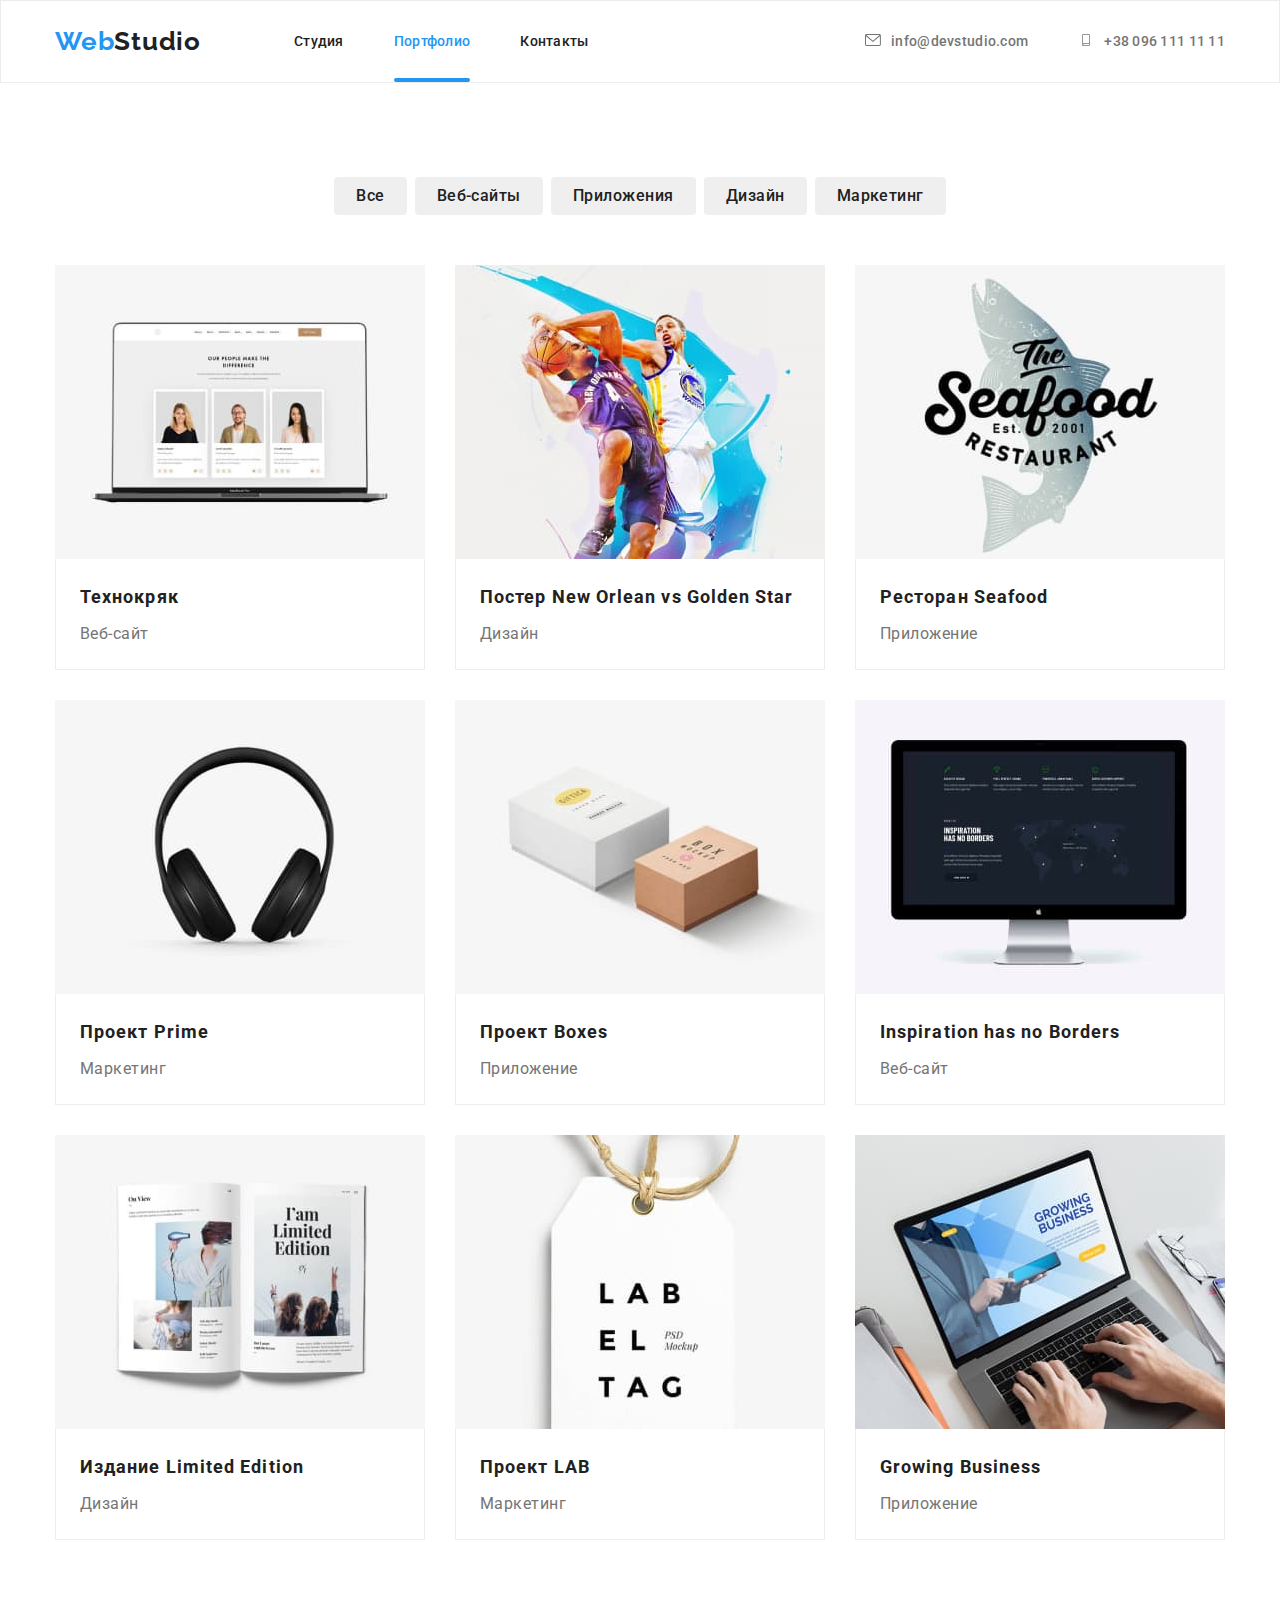
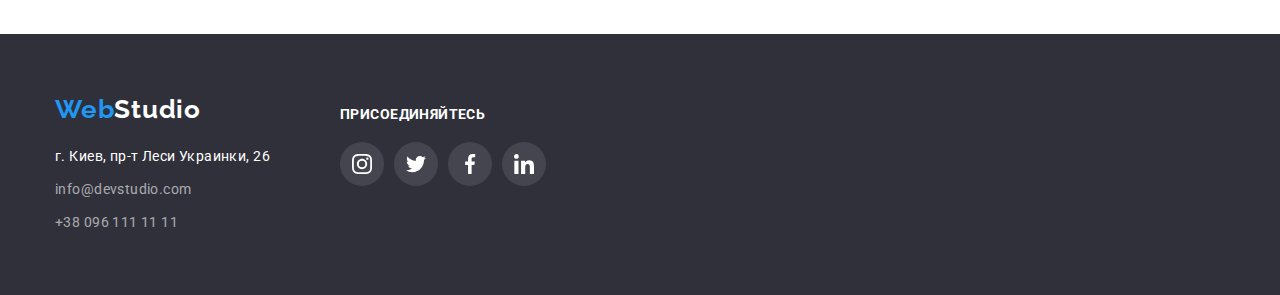
==== portfolio.html @ 0914952c "Робимо розмітку модалки" ====
<!DOCTYPE html>
<html lang="ru">
    <head>
        <meta charset="UTF-8">
        <meta name="viewport" content="width=device-width, initial-scale=1.0">
        <title>WebStudio</title>
        <link rel="stylesheet" href="https://cdnjs.cloudflare.com/ajax/libs/modern-normalize/1.0.0/modern-normalize.min.css">
        <link rel="stylesheet" href="./CSS/styles.css">
        <link rel="preconnect" href="https://fonts.gstatic.com">
        <link href="https://fonts.googleapis.com/css2?family=Raleway:wght@700&family=Roboto:wght@400;500;700;900&display=swap" 
        rel="stylesheet">
    </head>

    <body>
        <!--Шапка сайту-->
        <header class="header">
            <div class="container">
                <nav class="sait-nav">
                    <a class="logo" href="/">Web<span class="logo-color-header">Studio</span></a>
                    <ul class="sait-nav-list">
                        <li class="sait-nav-item"><a class="sait-nav-link" href="./index.html">Студия</a></li>
                        <li class="sait-nav-item"><a class="sait-nav-link sait-nav-link-current" href="">Портфолио</a></li>
                        <li class="sait-nav-item"><a class="sait-nav-link" href="">Контакты</a></li>
                    </ul>
                </nav>
                <address class="adress-header">
                    <ul class="adress-header-list">
                        <li class="adress-header-item">
                            <a class="adress-header-link" href="mailto:info@devstudio.com">
                                <svg class="adres-icon">
                                    <use href="./images/Іконки/symbol-defs.svg#icon-envelope"></use>
                                </svg>info@devstudio.com
                            </a>
                        </li>
                        <li class="adress-header-item">
                            <a class="adress-header-link" href="tel:+380961111111">
                                <svg class="adres-icon">
                                    <use href="./images/Іконки/symbol-defs.svg#icon-smartphone"></use>
                                </svg>+38 096 111 11 11
                            </a>
                        </li>
                    </ul>
                </address>
            </div>
        </header>
        
        <main>
            <!--Кнопки-->
            <h1 class="visually-hidden">Портфолио</h1>
            <ul class="buttons-list container">
                <li class="buttons-list-item"><button class="buttons-item" type="button">Все</button></li>
                <li class="buttons-list-item"><button class="buttons-item" type="button">Веб-сайты</button></li>
                <li class="buttons-list-item"><button class="buttons-item" type="button">Приложения</button></li>
                <li class="buttons-list-item"><button class="buttons-item" type="button">Дизайн</button></li>
                <li class="buttons-list-item"><button class="buttons-item" type="button">Маркетинг</button></li>
            </ul>
            <!--Карточки-->
            <div class="container">
                <ul class="card-list">

                    <li class="card-item">
                        <a class="card-link" href="">
                            <div class="card-thumb">
                                <img class="card-img"
                                src="./images/Портфоліо/Технокряк.jpg" 
                                alt="Ноутбук"
                                width="370" height="294" >
                                <div class="card-box-item">
                                    <p class="card-box-text">Технокряк это современная площадка распространения коронавируса. Компании используют эту платформу для цифрового шпионажа и атак на защищённые сервера конкурентов.
                                </div>
                            </div>
                            
                            <div class="card-content">
                                <h2 class="card-titel">Технокряк</h2>
                                <p class="card-text">Веб-сайт</p>
                            </div>
                        </a>  
                    </li>

                    <li class="card-item">
                        <a class="card-link" href="">
                            <div class="card-thumb">
                                <img class="card-img"
                                src="./images/Портфоліо/Постер-New-Orlean-vs-Golden-Star.jpg" 
                                alt="Двое мущин играют в баскетбол"
                                width="370">
                                <div class="card-box-item">
                                    <p class="card-box-text">Технокряк это современная площадка распространения коронавируса. Компании используют эту платформу для цифрового шпионажа и атак на защищённые сервера конкурентов.
                                </div>
                            </div>

                            <div class="card-content">
                                <h2 class="card-titel">Постер New Orlean vs Golden Star</h2>
                                <p class="card-text">Дизайн</p>
                            </div>
                        </a>
                    </li>

                    <li class="card-item">
                        <a class="card-link" href="">
                            <div class="card-thumb">
                                <img class="card-img"
                                src="./images/Портфоліо/Ресторан-Seafood.jpg" 
                                alt="Логотип ресторана"
                                width="370">
                                <div class="card-box-item">
                                    <p class="card-box-text">Технокряк это современная площадка распространения коронавируса. Компании используют эту платформу для цифрового шпионажа и атак на защищённые сервера конкурентов.
                                </div>
                            </div>

                            <div class="card-content">
                                <h2 class="card-titel">Ресторан Seafood</h2>
                                <p class="card-text">Приложение</p>
                            </div>
                        </a>
                    </li>

                    <li class="card-item">
                        <a class="card-link" href="">
                            <div class="card-thumb">
                                <img class="card-img"
                                src="./images/Портфоліо/Проект-Prime.jpg" 
                                alt="Наушники"
                                width="370">
                                <div class="card-box-item">
                                    <p class="card-box-text">Технокряк это современная площадка распространения коронавируса. Компании используют эту платформу для цифрового шпионажа и атак на защищённые сервера конкурентов.
                                </div>
                            </div>

                            <div class="card-content">
                                <h2 class="card-titel">Проект Prime</h2>
                                <p class="card-text">Маркетинг</p>
                            </div>
                        </a>
                    </li>

                    <li class="card-item">
                        <a class="card-link" href="">
                            <div class="card-thumb">
                                <img class="card-img"
                                src="./images/Портфоліо/Проект-Boxes.jpg" 
                                alt="Две коробки"
                                width="370">
                                <div class="card-box-item">
                                    <p class="card-box-text">Технокряк это современная площадка распространения коронавируса. Компании используют эту платформу для цифрового шпионажа и атак на защищённые сервера конкурентов.
                                </div>
                            </div>

                            <div class="card-content">
                                <h2 class="card-titel">Проект Boxes</h2>
                                <p class="card-text">Приложение</p>
                            </div>
                        </a>
                    </li>

                    <li class="card-item">
                        <a class="card-link" href="">
                            <div class="card-thumb">
                                <img class="card-img"
                                src="./images/Портфоліо/Inspiration-has-no-Borders.jpg" 
                                alt="Монитор компьютера"
                                width="370">
                                <div class="card-box-item">
                                    <p class="card-box-text">Технокряк это современная площадка распространения коронавируса. Компании используют эту платформу для цифрового шпионажа и атак на защищённые сервера конкурентов.
                                </div>
                            </div>

                            <div class="card-content">
                                <h2 class="card-titel">Inspiration has no Borders</h2>
                                <p class="card-text">Веб-сайт</p>
                            </div>
                        </a>
                    </li>

                    <li class="card-item">
                        <a class="card-link" href="">
                            <div class="card-thumb">
                                <img class="card-img"
                                src="./images/Портфоліо/Издание-Limited-Edition.jpg" 
                                alt="Розвернутый журнал"
                                width="370">
                                <div class="card-box-item">
                                    <p class="card-box-text">Технокряк это современная площадка распространения коронавируса. Компании используют эту платформу для цифрового шпионажа и атак на защищённые сервера конкурентов.
                                </div>
                            </div>

                            <div class="card-content">
                                <h2 class="card-titel">Издание Limited Edition</h2>
                                <p class="card-text">Дизайн</p>
                            </div>
                        </a>
                    </li>

                    <li class="card-item">
                        <a class="card-link" href="">
                            <div class="card-thumb">
                                <img class="card-img"
                                src="./images/Портфоліо/Проект-LAB.jpg" 
                                alt="Ярлык"
                                width="370">
                                <div class="card-box-item">
                                    <p class="card-box-text">Технокряк это современная площадка распространения коронавируса. Компании используют эту платформу для цифрового шпионажа и атак на защищённые сервера конкурентов.
                                </div>
                            </div>

                            <div class="card-content">
                                <h2 class="card-titel">Проект LAB</h2>
                                <p class="card-text">Маркетинг</p>
                            </div>
                        </a>
                    </li>

                    <li class="card-item">
                        <a class="card-link" href="">
                            <div class="card-thumb">
                                <img class="card-img"
                                src="./images/Портфоліо/Growing-Business.jpg" 
                                alt="Человек работает за ноутбуком"
                                width="370">
                                <div class="card-box-item">
                                    <p class="card-box-text">Технокряк это современная площадка распространения коронавируса. Компании используют эту платформу для цифрового шпионажа и атак на защищённые сервера конкурентов.
                                </div>
                            </div>

                            <div class="card-content">
                                <h2 class="card-titel">Growing Business</h2>
                                <p class="card-text">Приложение</p>
                            </div>
                        </a>
                    </li>

                </ul>
            </div>        
        </main>

        <!--Підвал-->
        <footer class="footer">
            <div class="container">
                <div>
                    <a class="logo" href="/">Web<span class="logo-footer">Studio</span></a>
                
                    <address class="adress">
                        <a class="adress-street-link" href="https://goo.gl/maps/WcR2exYb3qqgg9U3A">г. Киев, пр-т Леси Украинки, 26</a>     
                        <ul>
                            <li class="adress-street-item"><a class="adress-footer-link" href="mailto:info@devstudio.com">info@devstudio.com</a></li>
                            <li class="adress-street-item"><a class="adress-footer-link" href="tel:+380961111111">+38 096 111 11 11</a></li>
                        </ul>
                    </address>
                </div>
                <div class="footer-social-networks">
                    <h2 class="foter-title">присоединяйтесь</h2>
                    <ul class="social-networks">
                        <li class="social-networks-list">
                            <a class="footer-social-link" href="">
                                <div class="foter-social-networks-item">
                                    <svg class="foter-social-networks-icon">
                                        <use href="./images/Іконки/symbol-defs.svg#icon-instagram"></use>
                                    </svg>
                                </div>
                            </a>
                        </li>
                        <li class="social-networks-list">
                            <a class="footer-social-link" href="">
                                <div class="foter-social-networks-item">
                                    <svg class="foter-social-networks-icon">
                                        <use href="./images/Іконки/symbol-defs.svg#icon-twitter"></use>
                                    </svg>
                                </div>
                            </a>
                        </li>
                        <li class="social-networks-list">
                            <a class="footer-social-link" href="">
                                <div class="foter-social-networks-item">
                                    <svg class="foter-social-networks-icon">
                                        <use href="./images/Іконки/symbol-defs.svg#icon-facebook"></use>
                                    </svg>
                                </div>
                            </a>
                        </li>
                        <li class="social-networks-list">
                            <a class="footer-social-link" href="">
                                <div class="foter-social-networks-item">
                                    <svg class="foter-social-networks-icon">
                                        <use href="./images/Іконки/symbol-defs.svg#icon-linkedin"></use>
                                    </svg>
                                </div>
                            </a>
                        </li>
                        
                    </ul>
                </div>
            </div>  
        
        </footer>
    </body>
</html>
---- CSS/styles.css ----
:root
{
    --primary-text-color: #212121;/* колір основного тексту */
    --accent-color:  #2196F3;/* колір ховеру */
    --accent-text-color: #757575;/* колір допоміжного тексту */
    --background-color: #F5F4FA;/* колір допоміжного фону */
    --white-color: #ffffff;/* білий */
    --background-primery: #2F303A;
    --social-networks: #afb1b8;
    --delay: 250ms;
    --function: cubic-bezier(0.4, 0, 0.2, 1);
}

body
{
    font-family: 'Roboto', sans-serif;
    background: #ffffff;
}

a
{
    text-decoration: none;
}

ul
{
    list-style: none;
}

.title
{
font-weight: 700;
font-size: 36px;
line-height: 1.167;
text-align: center;
letter-spacing: 0.03em;
color: var(--primary-text-color);
}

h1,
h2,
h3,
h4,
h5,
h6,
p
{
  margin: 0;
}

ul,
ol
{
  margin: 0;
  padding: 0;
}


img {
  display: block;
}

.container 
{
    max-width: 1200px;
    padding: 0 15px;
    margin: 0 auto;
}

.visually-hidden
 {
    position: absolute;
    width: 1px;
    height: 1px;
    margin: -1px;
    border: 0;
    padding: 0;
    
    white-space: nowrap;
    clip-path: inset(100%);
    clip: rect(0 0 0 0);
    overflow: hidden;
  }
/* ==================HEDER================== */
.logo
{
    font-family: 'Raleway', sans-serif;
    font-weight: bold;
    font-size: 26px;
    line-height: 1.192;
    letter-spacing: 0.03em;
    color: var(--accent-color);
}

.logo-color-header
{
    color: var(--primary-text-color);
}

.header
{
    font-weight: 500;
    font-size: 14px;
    line-height: 1.143;
    letter-spacing: 0.02em;
    border: 1px solid #ECECEC;
}

.sait-nav-link
{  
    position: relative;
    color: var(--primary-text-color);

    transition-property: background-color;
    transition: var(--delay) var(--function);
}

.sait-nav-link:hover,
.sait-nav-link:focus,
.sait-nav-link-current
{
    color: var(--accent-color);
}

.sait-nav-link-current::before
{
    content: '';
    position: absolute;
    width: 100%;
    height: 4px;
    left: 0;
    bottom: -33px;
    background: var(--accent-color);
    border-radius: 2px;
}
.adress-header-link
{
    font-style: normal;
    color: var(--accent-text-color);

    transition-property: background-color;
    transition: var(--delay) var(--function);
}

.adress-header-link:hover,
.adress-header-link:focus
{
    color: var(--accent-color);
}

.header
{
    padding-top: 25px;
    padding-bottom: 25px;
}
.header .container
{
    display: flex;
    align-items: center;
}

.header .logo
{
    margin-right: 93px;
}

.sait-nav
{
    display: flex;
    align-items: center;
}

.sait-nav-list
{
    display: flex;
}

.sait-nav-item:not(:last-child)
{
    margin-right: 50px;
}

.adress-header
{
    margin-left: auto;
}

.adress-header-list
{
    display: flex;
}

.adress-header-item:not(:last-child)
{
    margin-right: 50px;
}

.adres-icon
{
    width: 16px;
    height: 12px;
    margin-right: 10px;
    fill: currentColor
}

/* ================END HEDER================ */
/* ==================HERO================== */

.hero-section
{
    background-color: var(--background-primery);
    display: flex;
    justify-content: center;
    align-items: center;
    margin-bottom: 95px;
    max-width: 1600px;
    height: 600px;
    background-image: linear-gradient(
        to right,
        rgba(47, 48, 58, 0.4),
        rgba(47, 48, 58, 0.4)
    ),
    url('../images/Герой/Img.jpg');
    background-size: cover;
    background-position: center;
    margin: 0 auto;
}

.hero
{
    display: flex;
    flex-direction: column;
    justify-content: center;
    align-items: center;
    width: 696px;
    height: 120px;
    padding-top: 200px;
    padding-bottom: 200px;
}

.hero-title
{
    font-weight: 900;
    font-size: 44px;
    line-height: 1.364;
    letter-spacing: 0.06em; 
    text-transform: uppercase;
    color: var(--white-color);
    text-align: center;
    margin-bottom: 30px;
}

.hero-button
{
    font-weight: 700;
    font-size: 16px;
    line-height: 1.875;
    text-align: center;
    letter-spacing: 0.06em;
    color: var(--white-color);
    background: var(--accent-color);
    min-width: 200px;
    min-height: 50px;
    border-radius: 4px;
}
/* ================END HERO================ */
/* =============SPECIALIZATION============= */

.specionalization
{
    margin-top: 94px;
}

.specionalization-item-title
{
    font-weight: 700;
    font-size: 14px;
    line-height: 1.143;
    letter-spacing: 0.03em;
    text-transform: uppercase;
    color: var(--primary-text-color);
    margin-bottom: 10px;
}
.specionalization-conteiner
{
    display: flex;
    flex-wrap: wrap;
    flex-direction: column;    
}
    
.specionalization-item-text
{
    width: 270px;
    min-height: 75px;
    font-weight: 400;
    font-size: 14px;
    line-height: 1.714;
    letter-spacing: 0.03em;
    color: var(--accent-text-color);
}

.specionalization-list
{
    display: flex;
    margin-bottom: 95px;
}

.specionalization-item:not(:last-child)
{
    margin-right: 30px;
}

.specionalization-list-img
{
    display: flex;
    margin-top: 50px;
    margin-bottom: 94px;
}

.specionalization-box-img
{

    width: 370px;
    height: 294px;
}

.specionalization-item-img:not(:last-child)
{
    margin-right: 30px;
}

.specionalization-icon
{
    width: 70px;
    height: 70px;
}

.specionalization-card
{
    display: flex;
    width: 270px;
    height: 120px;
    background-color: var(--background-color);
    justify-content: center;
    align-items: center;
    margin-bottom: 30px;
}

.specionalization-box
{
    position: relative;
}

.specionalization-box-text
{
    position: absolute;
    bottom: 0;
    width: 100%;
    min-height: 70px;
    display: flex;
    justify-content: center;
    align-items: center;
    background-color: rgba(47,48,58,0.8);
}

.specionalization-text
{
    font-weight: 500;
    font-size: 14px;
    line-height: 1.143;
    text-align: center;
    letter-spacing: 0.03em;
    color: var(--white-color);
    text-transform: uppercase;
}

/* ===========END SPECIALIZATION=========== */
/* ================COMMANND================ */
.command
{
    background: #F5F4FA;
    padding-top: 94px;
    padding-bottom: 94px;
}

.command .title
{
    margin-bottom: 50px;
}

.command-list-name
{
    font-weight: 500;
    font-size: 16px;
    line-height: 1.188;
    text-align: center;
    letter-spacing: 0.03em;
    color: var(--primary-text-color);
    margin-bottom: 10px;
}

.command-list-position
{ 
    font-weight: 400;
    font-size: 16px;
    line-height: 1.188;
    text-align: center;
    letter-spacing: 0.03em;
    color: var(--accent-text-color);
    margin-bottom: 16px;
}

.command-list
{
    display: flex;
}

.command-list-item
{
    background-color: var(--white-color);
    border-radius: 0px 0px 4px 4px;
    box-shadow: 0px 1px 3px rgba(0, 0, 0, 0.12), 0px 1px 1px rgba(0, 0, 0, 0.14), 0px 2px 1px rgba(0, 0, 0, 0.2);
}

.command-list-item:not(:last-child)
{
    margin-right: 30px;
}

.card-command-content
{
    padding: 30px;
}

.social-networks
{
    display: flex;
    justify-content: center;
}

.social-networks-item
{
    width: 20px;
    height: 20px;
}

.social-networks-list:not(:last-child)
{
    margin-right: 10px;
}

.social-command-link
{
    display: flex;
    width: 44px;
    height: 44px;
    color: var(--social-networks);
    border-radius: 50%;
    justify-content: center;
    align-items: center;

    transition-property: background-color;
    transition: var(--delay) var(--function);
}

.social-networks-icon
{
    width: 20px;
    height: 20px;
    fill: currentColor;
}

.social-command-link:hover, 
.social-command-link:focus
{
    background-color: var(--accent-color);
    box-shadow: 0px 4px 4px rgba(0, 0, 0, 0.25), 0px 4px 4px rgba(0, 0, 0, 0.25);
    color: var(--white-color);
}


/* ==============END COMMANND============== */
/* ================CLIENTS================ */

.clients .title
{
    margin-top: 109px;
    margin-bottom: 50px;
}
.client-list
{
    display: flex;
    justify-content: center;
    align-items: center;
}

.client-item:not(:last-child)
{
    margin-right: 30px;
}

.client-item
{
    margin-bottom: 79px;
}

.client-link
{
    display: flex;
    width: 170px;
    height: 90px;
    border: 1px solid currentColor;
    box-sizing: border-box;
    border-radius: 4px;
    justify-content: center;
    align-items: center;
    color: var(--social-networks);
    
    transition-property: background-color;
    transition: var(--delay) var(--function);
}


.client-icon
{
    width: 44px;
    height: 49px;
    fill: currentColor;
}

.client-link:hover,
.client-link:focus
{
    color: var(--accent-color);
}

/* ==============END CLIENTS============== */
/* ================FOOTER================ */
.footer
{
    background: var(--background-primery);
    padding-top: 60px;
    padding-bottom: 60px;
}

.footer .container
{
    display: flex;
}

.logo-footer
{
    color: var(--white-color);
}

.foter-title
{
    font-weight: 700;
    font-size: 14px;
    line-height: 1.143;
    letter-spacing: 0.03em;
    text-transform: uppercase;
    color: var(--white-color);
    margin-bottom: 20px;
}

.adress-street-link
{
    font-style: normal;
    font-weight: 400;
    font-size: 14px;
    line-height: 1.714;
    letter-spacing: 0.03em;
    color: var(--white-color);
}

.footer .adress
{
    margin-top: 20px;
}

.adress-footer-link
{
    font-style: normal;
    font-weight: 400;
    font-size: 14px;
    line-height: 1.714;
    letter-spacing: 0.03em;
    color: rgba(255, 255, 255, 0.6);
}

.adress-street-item
{
    margin-top: 9px;
}
.footer-social-link
{
    display: flex;
    width: 44px;
    height: 44px;
    color: var(--white-color);
    background-color: rgba(255, 255, 255, 0.1);;
    border-radius: 50%;
    justify-content: center;
    align-items: center;
    
    transition-property: background-color;
    transition: var(--delay) var(--function);
}

.foter-social-networks-icon
{
    width: 20px;
    height: 20px;
    fill: currentColor;
}

.foter-social-networks-item
{
    width: 20px;
    height: 20px;
}

.footer-social-link:hover, 
.footer-social-link:focus
{
    background-color: var(--accent-color);
    color: var(--white-color);
}

.footer-social-networks
{
    margin-left: 70px;
    margin-top: 12px;
}

/* ==============END FOOTER============== */
/* ===============BUTTONS================ */

.buttons-list
{
    display: flex;
    justify-content: center;
    margin-top: 94px;
    margin-bottom: 50px;
}

.buttons-item
{
font-weight: 500;
font-size: 16px;
line-height: 1.625;
text-align: center;
letter-spacing: 0.03em;
color: #212121;
border: 0;
border-radius: 4px;
padding: 6px 22px;

transition-property: background-color;
transition: var(--delay) var(--function);
}

.buttons-list-item:not(:last-child)
{
    margin-right: 8px;
}

.buttons-item:hover,
.buttons-item:focus
{
    background: var(--accent-color);
    color: var(--white-color);
    box-shadow: 0px 3px 1px rgba(0, 0, 0, 0.1), 0px 1px 2px rgba(0, 0, 0, 0.08), 0px 2px 2px rgba(0, 0, 0, 0.12);
}

/* =============END BUTTONS============== */
/* ===============CARDS================ */

.card-titel
{
    font-weight: 700;
    font-size: 18px;
    line-height: 2;
    letter-spacing: 0.06em;
    color: var(--primary-text-color);
}

.card-text
{
    font-weight: 400;
    font-size: 16px;
    line-height: 1.875;
    letter-spacing: 0.03em;
    color: var(--accent-text-color);
    margin-top: 4px;
}

.card-list
{
    display: flex;
    flex-wrap: wrap;
    margin-left: -30px;
    margin-top: -30px;
    margin-bottom: 94px;
}

.card-link
{
    display: block;
    
    transition-property: background-color;
    transition: var(--delay) var(--function);
}

.card-link:hover,
.card-link:focus
{
    box-shadow: 0px 1px 1px rgba(0, 0, 0, 0.12),
     0px 4px 4px rgba(0, 0, 0, 0.06),
      1px 4px 6px rgba(0, 0, 0, 0.16);
}

.card-link:hover .card-box-item,
.card-link:focus .card-box-item
{
    transform: translateY(0);
}

.card-box-item
{
    display: inline-block;
    position: absolute;
    content: '';
    width: 100%;
    height: 100%;
    background-color: rgba(33, 150, 243, 0.9);
    transform: translateY(100%);
    transition: transform var(--delay) var(--function);
    position: absolute;  
    padding-left: 24px;
    padding-right: 24px;
    display: flex;
    justify-content: center;
    align-items: center;
}

.card-list > .card-item
{
    flex-basis: calc(100% / 3 - 30px);
    margin-left: 30px;
    margin-top: 30px;
}

.card-content
{
    padding: 20px 24px;
    background: #FFFFFF;
    border: 1px solid #EEEEEE;
    border-top-width: 0px;
}

.card-thumb
{
    position: relative;
    display: flex;
    overflow: hidden;
}

.card-box-text
{
    
    font-weight: 400;
    font-size: 18px;
    line-height: 1.556;
    letter-spacing: 0.03em;
    color: var(--white-color);
    text-shadow: 0px 4px 4px rgba(0, 0, 0, 0.25);
}
/* ===============END CARDS================ */
/* ================MODAL================= */

.backdrop
{
    position: fixed;
    top: 0;
    left: 0;
    width: 100%;
    height: 100%;
    background: rgba(0, 0, 0, 0.2);
    opacity: 1;
    transition: opacity var(--delay) var(--function);
}

.backdrop.is-hidden
{
    opacity: 0;
    pointer-events: none;
}

.backdrop.is-hidden .modal
{
    transform: translate(-50%,-50%) scale(0.9);
}

.modal
{
    position: absolute;
    top: 50%;
    left: 50%;

    width: 528px;
    height: 581px;

    background-color: var(--white-color);

    transform: translate(-50%,-50%) scale(1);
    transition: transform var(--delay) var(--function);
}

.modal-closed-batton
{
    position: absolute;
    top: 8px;
    right: 8px;
    display: flex;
    width: 30px;
    height: 30px;
    background-color: var(--white-color);
    border: 1px solid rgba(0, 0, 0, 0.1);
    
    box-sizing: border-box;
    border-radius: 50%;
    justify-content: center;
    align-items: center;
    padding: 0;
}  

.modal-closed-batton-ing
{
    width: 11px;
    height: 11px;
}
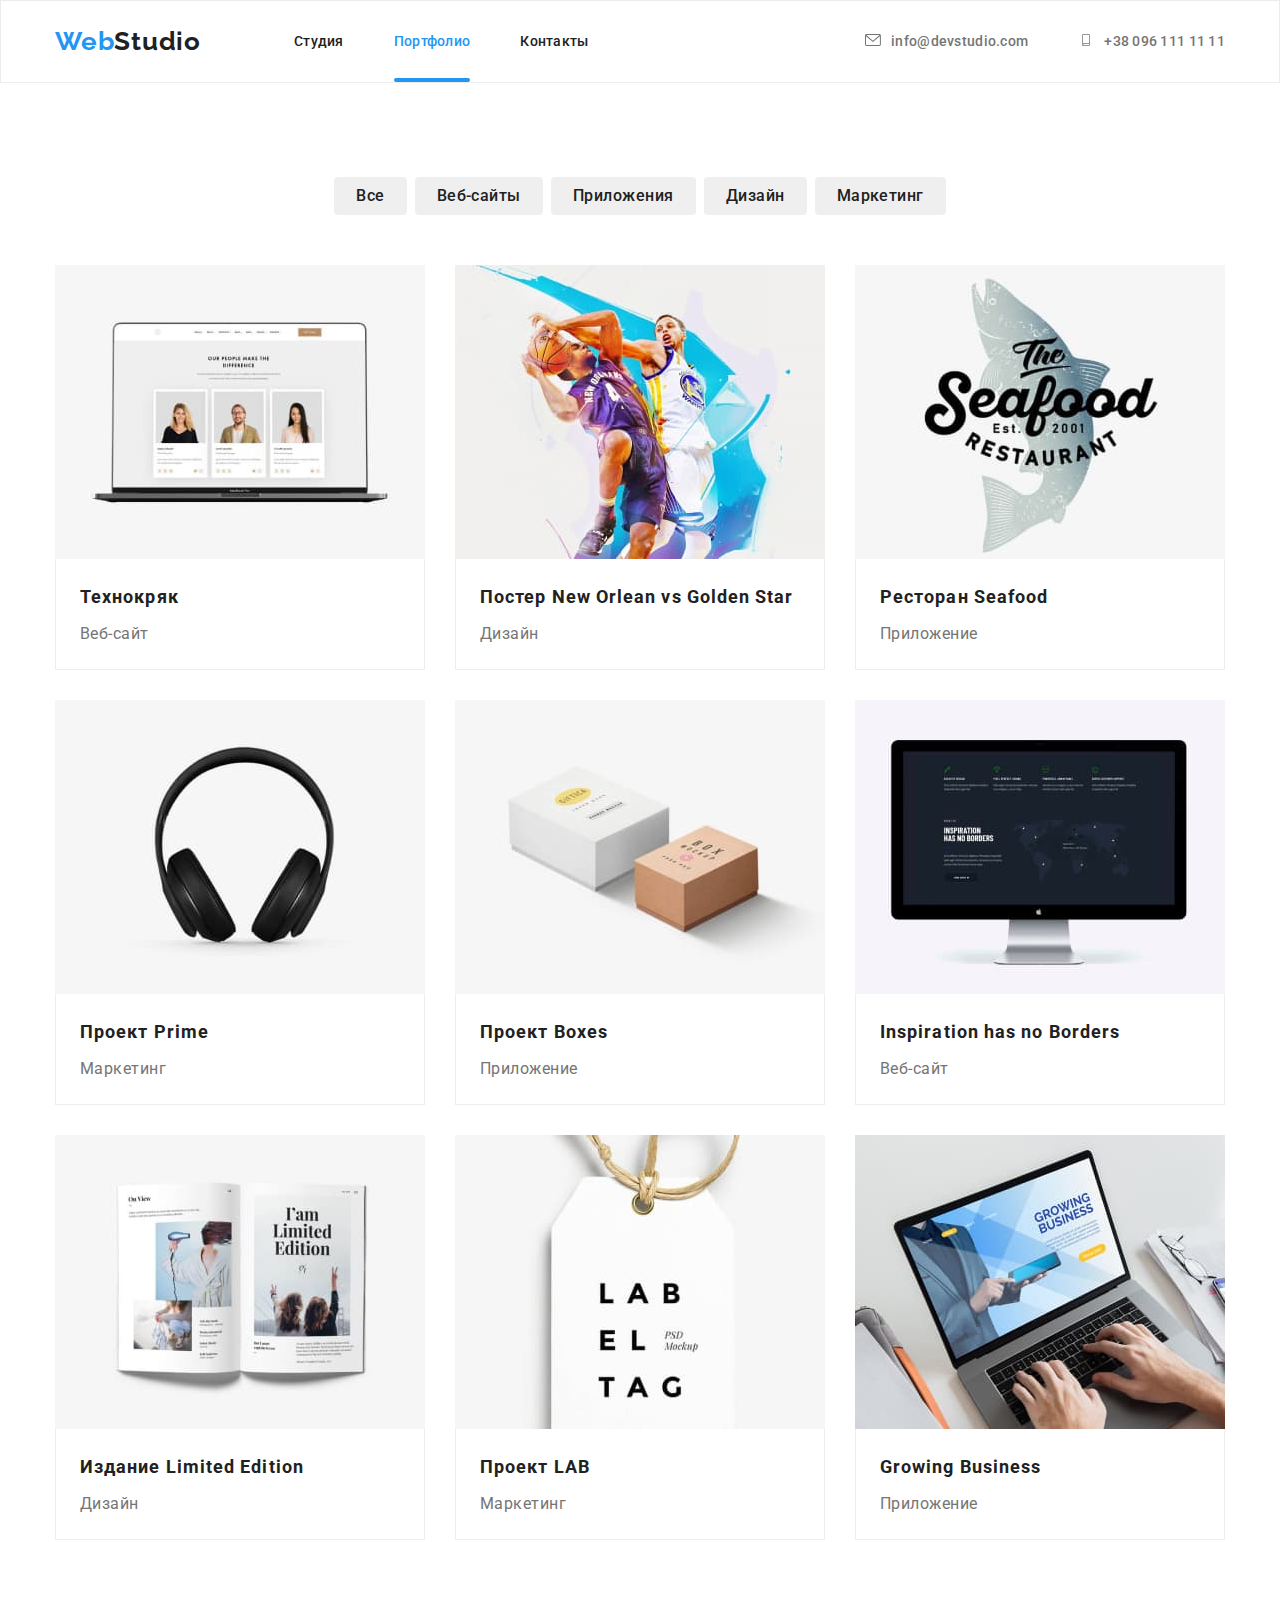
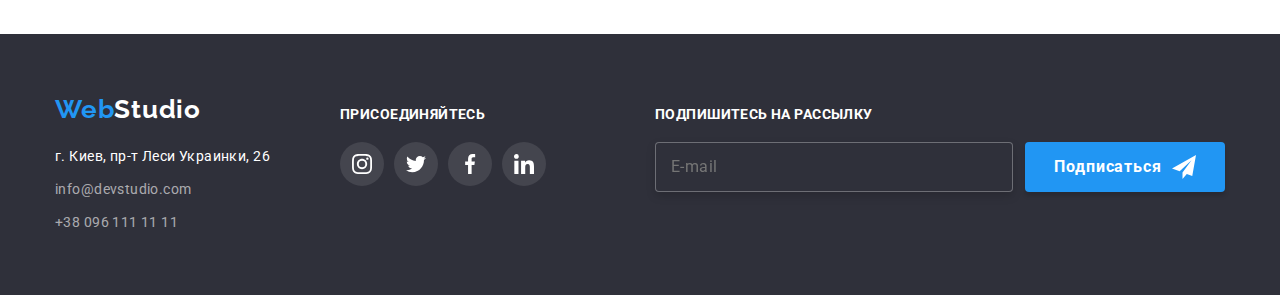
==== commit 3db83c6a: "Розмітка модалки" ====
--- a/portfolio.html
+++ b/portfolio.html
@@ -289,6 +289,20 @@
                         
                     </ul>
                 </div>
+                <form class="footer-form">
+
+                    <label>
+                        <span class="footer-form-title">Подпишитесь на рассылку</span>
+                        <input type="email" class="footer-form-meil" name="email" placeholder="E-mail">
+                    </label>
+    
+                    <button type="submit" class="footer-form-submit">Подписаться
+                        <svg class="footer-form-submit-icon">
+                            <use href="./images/Іконки/symbol-defs.svg#icon-send"></use>
+                        </svg>
+                    </button>
+        
+                </form>
             </div>  
         
         </footer>
--- a/CSS/styles.css
+++ b/CSS/styles.css
@@ -816,6 +816,8 @@
 
     transform: translate(-50%,-50%) scale(1);
     transition: transform var(--delay) var(--function);
+
+    padding: 40px;
 }
 
 .modal-closed-batton
@@ -840,4 +842,160 @@
 {
     width: 11px;
     height: 11px;
+    display: flex;
+    fill: currentColor;
+}
+
+.modal-closed-batton:hover,
+.modal-closed-batton:focus
+{
+    color: var(--accent-color);
+}
+
+.form-caption
+{
+    display: flex;
+    font-style: normal;
+    font-weight: 700;
+    font-size: 20px;
+    line-height: 1.15;
+    text-align: center;
+    letter-spacing: 0.03em;
+    color: var(--primary-text-color);
+    margin-bottom: 12px;
+}
+
+.form-field 
+{
+    display: block;
+    margin-bottom: 20px;
+}
+  
+  .form-label 
+{
+    display: block;
+    margin-bottom: 4px;
+    font-style: 400;
+    font-weight: normal;
+    font-size: 1.667;
+    line-height: 14px;
+    letter-spacing: 0.01em;
+    color: var(--accent-text-color);
+}
+  
+  .form-input 
+{
+    width: 448px;
+    border: 1px solid rgba(33, 33, 33, 0.2);
+    padding: 8px;
+    border-radius: 4px;
+    
+    font-size: 16px;
+    outline: none;
+}
+  
+  .form-input:not(:placeholder-shown):valid 
+{
+    border-color: green;
+}
+  
+  .form-input:not(:placeholder-shown):invalid 
+{
+    border-color: red;
+}
+
+  textarea 
+{
+    resize: none;
+}
+
+.form-input
+{
+    font-family: Roboto;
+    font-style: normal;
+    font-weight: normal;
+    font-size: 12px;
+    line-height: 14px;
+    letter-spacing: 0.01em;
+
+    color: rgba(117, 117, 117, 0.5);
+}
+
+.footer-form
+{
+    display: flex;
+    margin-left: auto;
+    margin-top: 12px;
+}
+
+.footer-form-title
+{
+    margin-bottom: 20px;
+    font-weight: bold;
+    font-size: 14px;
+    line-height: 16px;
+    letter-spacing: 0.03em;
+    text-transform: uppercase;
+    color: var(--white-color);
+}
+
+label {
+    display: flex;
+    flex-direction: column;
+    margin-bottom: 10px;
+  }
+
+  .footer-form-submit
+  {
+    min-width: 200px;
+    height: 50px;
+    
+    font-weight: 700;
+    font-size: 16px;
+    line-height: 1.875;
+    display: flex;
+    justify-content: center;
+    align-items: center ;
+    letter-spacing: 0.06em;
+    color: var(--white-color);
+    background-color: var(--accent-color);
+    box-shadow: 0px 4px 4px rgba(0, 0, 0, 0.15);
+    border: 0;
+    border-radius: 4px;
+    margin-top: 36px;
+    padding: 10px;
+  }
+
+  .footer-form-submit-icon
+{
+    width: 24px;
+    height: 24px;
+    align-items: center;
+    fill: currentColor;
+    margin-left: 10px;
+}
+
+.footer-form-meil
+{
+    width: 358px;
+    height: 50px;
+
+    border: 1px solid rgba(255, 255, 255, 0.3);
+    box-sizing: border-box;
+    filter: drop-shadow(0px 4px 4px rgba(0, 0, 0, 0.15));
+    border-radius: 4px;
+    background-color: var(--background-primery);
+    font-family: Roboto;
+
+    font-weight: normal;
+    font-size: 16px;
+    line-height: 1.25;
+
+    display: flex;
+    align-items: center;
+    letter-spacing: 0.03em;
+    padding: 15px;
+    margin-right: 12px;
+
+    color: rgba(255, 255, 255, 0.6);
 }